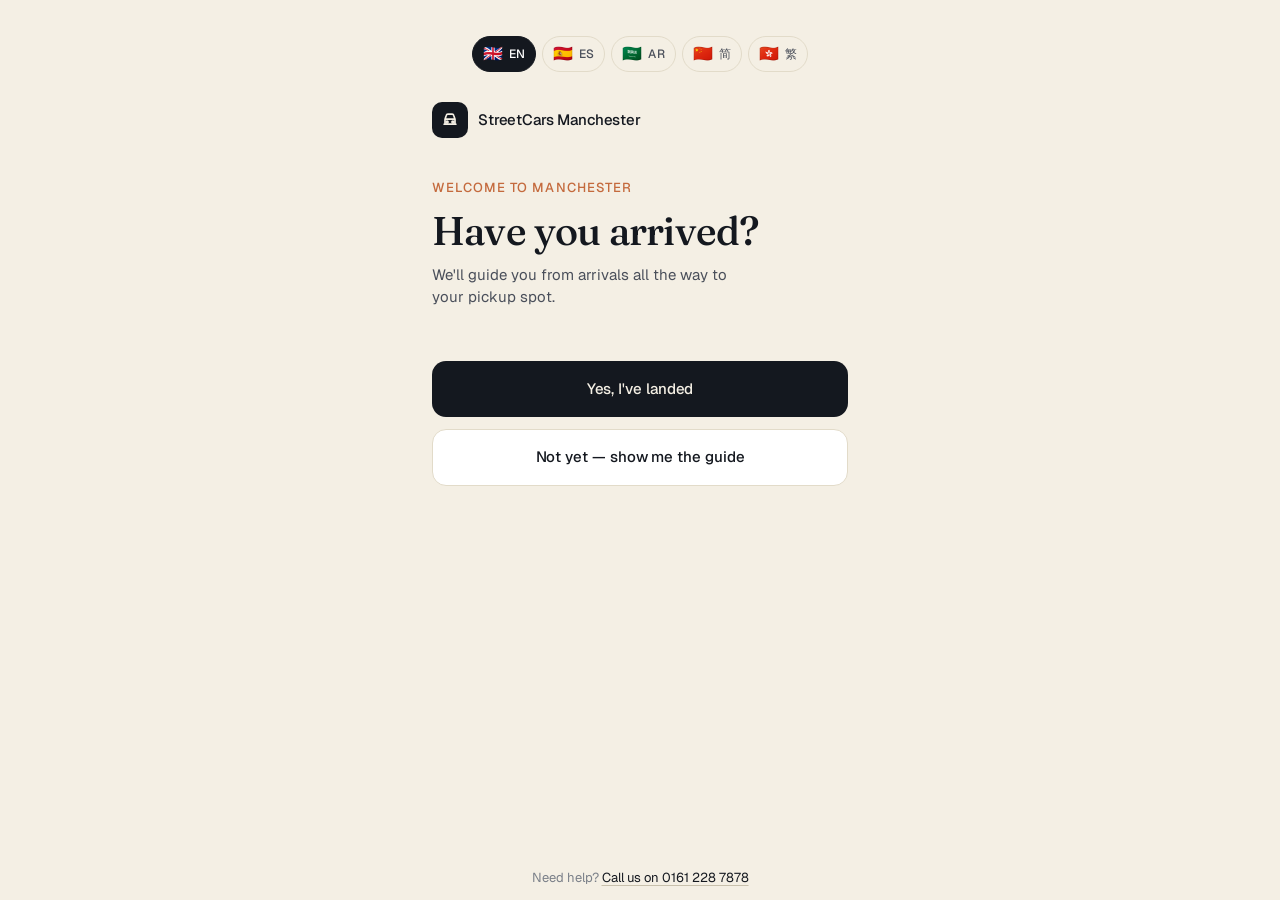
==== index.html @ 968a127d "feat: add language picker and translations for multiple languages; implement arrival notification en" ====
<!DOCTYPE html>
<html lang="en">
<head>
  <meta charset="UTF-8">
  <meta name="viewport" content="width=device-width, initial-scale=1.0, viewport-fit=cover">
  <meta name="theme-color" content="#14181F">
  <meta name="description" content="Find your StreetCars driver at Manchester Airport.">
  <title>Find your driver — StreetCars Manchester</title>
  <link rel="preconnect" href="https://fonts.googleapis.com">
  <link rel="preconnect" href="https://fonts.gstatic.com" crossorigin>
  <link rel="stylesheet" href="https://fonts.googleapis.com/css2?family=Fraunces:opsz,wght@9..144,400;9..144,500;9..144,600&family=Geist:wght@400;500;600&display=swap">
  <link rel="stylesheet" href="styles.css">
</head>
<body>
  <main class="app">

    <!-- =================== ENTRY (Have you arrived?) =================== -->
    <section class="view view--entry" id="view-entry" aria-labelledby="entry-title">
      <!-- Language picker -->
      <div class="lang-picker" id="lang-picker" role="group" aria-label="Language"></div>

      <header class="brand">
        <div class="brand__mark" aria-hidden="true">
          <svg viewBox="0 0 24 24" width="20" height="20" fill="none" stroke="currentColor" stroke-width="2" stroke-linecap="round" stroke-linejoin="round">
            <path d="M5 17h14M6 11l1.5-4.5A2 2 0 019.4 5h5.2a2 2 0 011.9 1.5L18 11M6 11h12v6H6z"/>
            <circle cx="8.5" cy="14.5" r="1.2"/>
            <circle cx="15.5" cy="14.5" r="1.2"/>
          </svg>
        </div>
        <span class="brand__name" data-i18n="brand.name">StreetCars Manchester</span>
      </header>

      <div class="booking-body">
        <div class="welcome">
          <p class="welcome__eyebrow" data-i18n="entry.eyebrow">Welcome to Manchester</p>
          <h1 class="welcome__title" id="entry-title" data-i18n="entry.title">Have you arrived?</h1>
          <p class="welcome__sub" data-i18n="entry.subtitle">We'll guide you from arrivals all the way to your pickup spot.</p>
        </div>

        <div class="entry-actions">
          <button class="btn btn--primary btn--block" id="entry-yes" type="button">
            <span class="btn__label" data-i18n="entry.yes">Yes, I've landed</span>
          </button>
          <button class="btn btn--ghost btn--block" id="entry-no" type="button">
            <span class="btn__label" data-i18n="entry.no">Not yet — show me the guide</span>
          </button>
        </div>
      </div>

      <footer class="picker-footer">
        <p>
          <span data-i18n="footer.help_prefix">Need help?</span>
          <a href="tel:+441611228787" data-i18n="footer.call_us">Call us on 0161 228 7878</a>
        </p>
      </footer>
    </section>

    <!-- =================== BOOKING ID ENTRY =================== -->
    <section class="view view--booking" id="view-booking" aria-labelledby="booking-title" hidden>
      <header class="brand">
        <div class="brand__mark" aria-hidden="true">
          <svg viewBox="0 0 24 24" width="20" height="20" fill="none" stroke="currentColor" stroke-width="2" stroke-linecap="round" stroke-linejoin="round">
            <path d="M5 17h14M6 11l1.5-4.5A2 2 0 019.4 5h5.2a2 2 0 011.9 1.5L18 11M6 11h12v6H6z"/>
            <circle cx="8.5" cy="14.5" r="1.2"/>
            <circle cx="15.5" cy="14.5" r="1.2"/>
          </svg>
        </div>
        <span class="brand__name" data-i18n="brand.name">StreetCars Manchester</span>
      </header>

      <div class="booking-body">
        <div class="welcome">
          <p class="welcome__eyebrow" data-i18n="booking.eyebrow">Welcome to Manchester</p>
          <h1 class="welcome__title" id="booking-title" data-i18n="booking.title">Find your driver.</h1>
          <p class="welcome__sub" data-i18n="booking.subtitle">Enter the booking ID we sent to your email or phone.</p>
        </div>

        <form class="booking-form" id="booking-form" novalidate>
          <label for="booking-input" class="booking-form__label" data-i18n="booking.label">Booking ID</label>
          <input
            class="booking-form__input"
            id="booking-input"
            name="bookingId"
            type="text"
            inputmode="numeric"
            autocomplete="off"
            maxlength="8"
            pattern="\d{8}"
            placeholder="12345678"
            required
            aria-describedby="booking-error booking-help"
          />
          <p class="booking-form__error" id="booking-error" hidden role="alert"></p>
          <p class="booking-form__help" id="booking-help" data-i18n="booking.help">8 digits — find it in your confirmation message.</p>

          <button class="btn btn--primary btn--block" id="booking-submit" type="submit">
            <span class="btn__label" data-i18n="booking.continue">Continue</span>
            <span class="btn__spinner" aria-hidden="true"></span>
          </button>
        </form>
      </div>

      <footer class="picker-footer">
        <p>
          <span data-i18n="footer.help_prefix">Need help?</span>
          <a href="tel:+441611228787" data-i18n="footer.call_us">Call us on 0161 228 7878</a>
        </p>
      </footer>
    </section>

    <!-- =================== TERMINAL PICKER =================== -->
    <section class="view view--picker" id="view-picker" aria-labelledby="picker-title" hidden>
      <header class="brand">
        <div class="brand__mark" aria-hidden="true">
          <svg viewBox="0 0 24 24" width="20" height="20" fill="none" stroke="currentColor" stroke-width="2" stroke-linecap="round" stroke-linejoin="round">
            <path d="M5 17h14M6 11l1.5-4.5A2 2 0 019.4 5h5.2a2 2 0 011.9 1.5L18 11M6 11h12v6H6z"/>
            <circle cx="8.5" cy="14.5" r="1.2"/>
            <circle cx="15.5" cy="14.5" r="1.2"/>
          </svg>
        </div>
        <span class="brand__name" data-i18n="brand.name">StreetCars Manchester</span>
      </header>

      <div class="picker-body">
        <div class="welcome">
          <!-- picker-eyebrow text is set dynamically by app.js (confirmed / browse / welcome name) -->
          <p class="welcome__eyebrow" id="picker-eyebrow">Booking confirmed</p>
          <h1 class="welcome__title" id="picker-title" data-i18n="picker.title">Which terminal?</h1>
          <p class="welcome__sub" data-i18n="picker.subtitle">Pick where you've just landed and we'll walk you to the car.</p>
        </div>
        <ul class="terminals" role="list" id="terminals-list"></ul>
      </div>
    </section>

    <!-- =================== NAVIGATION =================== -->
    <section class="view view--nav" id="view-nav" aria-labelledby="step-instruction" hidden>
      <header class="nav-header">
        <button class="icon-btn" id="back-btn" type="button" data-i18n-attr="aria-label:nav.back" aria-label="Go back">
          <svg viewBox="0 0 24 24" width="20" height="20" fill="none" stroke="currentColor" stroke-width="2" stroke-linecap="round" stroke-linejoin="round">
            <path d="M15 18l-6-6 6-6"/>
          </svg>
        </button>
        <div class="nav-progress">
          <div class="nav-progress__steps" id="progress-steps" aria-hidden="true"></div>
          <!-- Whole label is built by app.js so the "Step N of M" wording can be translated cleanly -->
          <p class="nav-progress__label" id="step-progress-label">Step 1 of 5 · ~60s</p>
        </div>
      </header>

      <div class="photo" id="step-photo"></div>

      <div class="step-body">
        <h2 class="step-instruction" id="step-instruction">Loading…</h2>
        <p class="step-detail" id="step-detail"></p>
      </div>

      <footer class="step-actions">
        <button class="btn btn--primary btn--block" id="next-btn" type="button">
          <span class="btn__label">I see this — next</span>
          <svg viewBox="0 0 24 24" width="16" height="16" fill="none" stroke="currentColor" stroke-width="2" stroke-linecap="round" stroke-linejoin="round" aria-hidden="true">
            <path d="M5 12h14M13 6l6 6-6 6"/>
          </svg>
        </button>

        <div class="contact-bar">
          <a class="contact-bar__btn" id="call-driver-btn" href="tel:">
            <svg viewBox="0 0 24 24" width="18" height="18" fill="none" stroke="currentColor" stroke-width="2" stroke-linecap="round" stroke-linejoin="round" aria-hidden="true">
              <path d="M22 16.9v3a2 2 0 01-2.2 2 19.8 19.8 0 01-8.6-3.1 19.5 19.5 0 01-6-6 19.8 19.8 0 01-3.1-8.7A2 2 0 014 2h3a2 2 0 012 1.7c.1.9.3 1.7.6 2.5a2 2 0 01-.5 2.1L7.9 9.6a16 16 0 006 6l1.3-1.3a2 2 0 012.1-.4c.8.3 1.6.5 2.5.6A2 2 0 0122 16.9z"/>
            </svg>
            <span>Call</span>
          </a>
          <button class="contact-bar__btn" id="callback-btn" type="button">
            <svg viewBox="0 0 24 24" width="18" height="18" fill="none" stroke="currentColor" stroke-width="2" stroke-linecap="round" stroke-linejoin="round" aria-hidden="true">
              <path d="M21 15a2 2 0 01-2 2H7l-4 4V5a2 2 0 012-2h14a2 2 0 012 2z"/>
              <path d="M7 9h10M7 13h6"/>
            </svg>
            <span data-i18n="nav.callback">Request callback</span>
          </button>
        </div>
      </footer>
    </section>

    <!-- =================== ARRIVED =================== -->
    <section class="view view--arrived" id="view-arrived" aria-labelledby="arrived-title" hidden>
      <header class="arrived-header">
        <div class="arrived-pill">
          <svg viewBox="0 0 24 24" width="14" height="14" fill="none" stroke="currentColor" stroke-width="2.5" stroke-linecap="round" stroke-linejoin="round" aria-hidden="true">
            <path d="M5 12l5 5L20 7"/>
          </svg>
          <span data-i18n="arrived.youve_arrived">You've arrived</span>
        </div>
      </header>

      <div class="photo photo--pickup" id="pickup-photo"></div>

      <div class="arrived-body">
        <h2 class="arrived-title" id="arrived-title">
          <span data-i18n="arrived.pickup_at">Pickup at</span>
          <span id="pickup-spot">Bay C, Level 1</span>
        </h2>
        <p class="arrived-sub" id="pickup-detail">Look for the blue and white StreetCars sign.</p>

        <div class="driver-card">
          <div class="driver-card__avatar" id="driver-avatar">TK</div>
          <div class="driver-card__info">
            <p class="driver-card__name" id="driver-name">Tom Khan</p>
            <p class="driver-card__vehicle" id="driver-vehicle">Blue Skoda Octavia · MA21 XYZ</p>
          </div>
        </div>

        <a class="btn btn--ghost btn--block btn--track" id="track-btn" href="#" target="_blank" rel="noopener" hidden>
          <svg viewBox="0 0 24 24" width="16" height="16" fill="none" stroke="currentColor" stroke-width="2" stroke-linecap="round" stroke-linejoin="round" aria-hidden="true">
            <circle cx="12" cy="10" r="3"/>
            <path d="M12 2a8 8 0 00-8 8c0 5.5 8 12 8 12s8-6.5 8-12a8 8 0 00-8-8z"/>
          </svg>
          <span data-i18n="arrived.track">Track driver live</span>
        </a>

        <div class="arrived-actions">
          <a class="btn btn--primary btn--call" id="arrived-call-btn" href="tel:">
            <svg viewBox="0 0 24 24" width="16" height="16" fill="none" stroke="currentColor" stroke-width="2" stroke-linecap="round" stroke-linejoin="round" aria-hidden="true">
              <path d="M22 16.9v3a2 2 0 01-2.2 2 19.8 19.8 0 01-8.6-3.1 19.5 19.5 0 01-6-6 19.8 19.8 0 01-3.1-8.7A2 2 0 014 2h3a2 2 0 012 1.7c.1.9.3 1.7.6 2.5a2 2 0 01-.5 2.1L7.9 9.6a16 16 0 006 6l1.3-1.3a2 2 0 012.1-.4c.8.3 1.6.5 2.5.6A2 2 0 0122 16.9z"/>
            </svg>
            <span data-i18n="arrived.call_driver">Call office</span>
          </a>
          <button class="btn btn--ghost" id="arrived-callback-btn" type="button">
            <svg viewBox="0 0 24 24" width="16" height="16" fill="none" stroke="currentColor" stroke-width="2" stroke-linecap="round" stroke-linejoin="round" aria-hidden="true">
              <path d="M21 15a2 2 0 01-2 2H7l-4 4V5a2 2 0 012-2h14a2 2 0 012 2z"/>
            </svg>
            <span data-i18n="arrived.callback">Callback</span>
          </button>
        </div>

        <p class="arrived-eta">
          <span class="pulse-dot" aria-hidden="true"></span>
          <span data-i18n="arrived.eta">Driver arriving shortly</span>
        </p>

        <!-- Browse-mode CTA: shown only when state.mode === 'browse'. CSS handles toggling. -->
        <div class="arrived-browse-cta" id="arrived-browse-cta">
          <p data-i18n="arrived.browse.message_1">This is the StreetCars pickup spot at Manchester Airport.</p>
          <p>
            <span data-i18n="arrived.browse.message_2_before">Once you've landed,</span>
            <a href="tel:+441611228787" data-i18n="arrived.browse.call_us_link">call us on 0161 228 7878</a>
            <span data-i18n="arrived.browse.message_2_after">to book a ride and we'll bring you right back here.</span>
          </p>
          <button class="btn btn--primary btn--block" id="arrived-i-landed-btn" type="button">
            <span class="btn__label" data-i18n="arrived.browse.i_landed">I've arrived — find my driver</span>
          </button>
        </div>
      </div>
    </section>

    <!-- =================== CALLBACK DIALOG =================== -->
    <dialog class="dialog" id="callback-dialog" aria-labelledby="dialog-title">
      <form class="dialog__form" id="callback-form" method="dialog">
        <button class="dialog__close" type="button" id="dialog-close" data-i18n-attr="aria-label:dialog.close" aria-label="Close">
          <svg viewBox="0 0 24 24" width="18" height="18" fill="none" stroke="currentColor" stroke-width="2" stroke-linecap="round" stroke-linejoin="round">
            <path d="M18 6L6 18M6 6l12 12"/>
          </svg>
        </button>

        <!-- FORM VIEW -->
        <div class="dialog__view" id="dialog-form-view">
          <h2 class="dialog__title" id="dialog-title" data-i18n="dialog.title">Request a callback</h2>
          <p class="dialog__sub" data-i18n="dialog.subtitle">We'll ring you straight back.</p>

          <label class="field">
            <span class="field__label" data-i18n="dialog.phone_label">Your phone number (optional)</span>
            <input
              class="field__input"
              id="callback-phone"
              name="phone"
              type="tel"
              inputmode="tel"
              autocomplete="tel"
              data-i18n-placeholder="dialog.phone_placeholder"
              placeholder="07700 900123"
            />
          </label>

          <label class="field">
            <span class="field__label" data-i18n="dialog.message_label">Your message (optional)</span>
            <textarea
              class="field__input field__input--textarea"
              id="callback-message"
              name="message"
              rows="3"
              data-i18n-placeholder="dialog.message_placeholder"
              placeholder="Anything we should know?"
            ></textarea>
          </label>

          <p class="dialog__error" id="dialog-error" hidden role="alert"></p>

          <div class="dialog__actions">
            <button class="btn btn--ghost" type="button" id="dialog-cancel" data-i18n="dialog.cancel">Cancel</button>
            <button class="btn btn--primary" type="submit" id="dialog-submit">
              <span class="btn__label" data-i18n="dialog.send">Send</span>
              <span class="btn__spinner" aria-hidden="true"></span>
            </button>
          </div>
        </div>

        <!-- SUCCESS / PREVIEW VIEW (hidden until a successful send) -->
        <div class="dialog__view" id="dialog-success-view" hidden>
          <h2 class="dialog__title" data-i18n="dialog.success_title">Got it — we'll be in touch.</h2>
          <p class="dialog__sub" data-i18n="dialog.success_subtitle">Here's what you sent us:</p>

          <dl class="dialog__preview">
            <div class="dialog__preview-row" id="preview-phone-row">
              <dt data-i18n="dialog.preview_phone">Phone</dt>
              <dd id="preview-phone">—</dd>
            </div>
            <div class="dialog__preview-row" id="preview-message-row">
              <dt data-i18n="dialog.preview_message">Message</dt>
              <dd id="preview-message">—</dd>
            </div>
          </dl>

          <div class="dialog__actions">
            <button class="btn btn--primary btn--block" type="button" id="dialog-done" data-i18n="dialog.done">Done</button>
          </div>
        </div>
      </form>
    </dialog>

  </main>

  <script src="i18n.js"></script>
  <script src="app.js"></script>
</body>
</html>
---- styles.css ----
/* ========================================================================
   StreetCars Manchester — Pickup Guidance
   Mobile-first, vanilla CSS. Edit colours and fonts here.
   ======================================================================== */

:root {
  /* Palette */
  --bg: #F4EFE4;
  --bg-warm: #ECE5D5;
  --surface: #FFFFFF;
  --ink: #14181F;
  --ink-soft: #4A4F5A;
  --ink-muted: #7B8089;
  --line: #E2DBC9;
  --line-strong: #C8C0AC;
  --accent: #C46A3D;
  --accent-soft: #F2DDCC;
  --success: #2D5F3F;
  --success-soft: #DCE8DA;
  --danger: #B0331E;
  --danger-soft: #F4DBD3;

  /* Typography */
  --font-display: 'Fraunces', Georgia, serif;
  --font-body: 'Geist', system-ui, sans-serif;

  /* Layout */
  --radius-sm: 8px;
  --radius-md: 14px;
  --radius-lg: 20px;
  --radius-pill: 999px;
  --shadow-card: 0 1px 2px rgba(20, 24, 31, 0.04), 0 4px 16px rgba(20, 24, 31, 0.04);
  --shadow-dialog: 0 24px 64px rgba(20, 24, 31, 0.18);

  /* Motion */
  --ease: cubic-bezier(0.22, 1, 0.36, 1);
}

/* ---------- Reset ---------- */
*, *::before, *::after { box-sizing: border-box; }
html, body { margin: 0; padding: 0; }
button { font: inherit; color: inherit; background: none; border: none; cursor: pointer; padding: 0; }
a { color: inherit; }
ul { list-style: none; padding: 0; margin: 0; }
input, textarea { font: inherit; color: inherit; }

html, body {
  background: var(--bg);
  color: var(--ink);
  font-family: var(--font-body);
  font-size: 16px;
  line-height: 1.5;
  -webkit-font-smoothing: antialiased;
  -moz-osx-font-smoothing: grayscale;
  min-height: 100%;
}

body {
  min-height: 100vh;   /* fallback for older browsers */
  min-height: 100dvh;  /* modern: real visible height, accounts for mobile URL bar */
}

/* ---------- App container ---------- */
.app {
  max-width: 480px;
  margin: 0 auto;
  min-height: 100vh;   /* fallback */
  min-height: 100dvh;  /* shrinks/grows with the mobile URL bar */
  display: flex;
  flex-direction: column;
  position: relative;
}

.view {
  flex: 1;
  display: flex;
  flex-direction: column;
  padding: 20px 20px env(safe-area-inset-bottom, 20px);
  animation: fadeUp 400ms var(--ease);
}

.view[hidden] { display: none; }

@keyframes fadeUp {
  from { opacity: 0; transform: translateY(8px); }
  to { opacity: 1; transform: translateY(0); }
}

/* ============== BRAND HEADER ============== */
.brand {
  display: flex;
  align-items: center;
  gap: 10px;
  padding: 8px 0 32px;
}

.brand__mark {
  width: 36px; height: 36px;
  border-radius: 10px;
  background: var(--ink);
  color: var(--bg);
  display: grid;
  place-items: center;
}

.brand__name {
  font-weight: 500;
  font-size: 15px;
  letter-spacing: -0.01em;
}

/* ============== WELCOME BLOCK (shared) ============== */
.welcome { margin-bottom: 28px; }

.welcome__eyebrow {
  font-size: 13px;
  letter-spacing: 0.08em;
  text-transform: uppercase;
  color: var(--accent);
  margin: 0 0 12px;
  font-weight: 500;
}

.welcome__title {
  font-family: var(--font-display);
  font-size: clamp(32px, 8vw, 40px);
  line-height: 1.05;
  letter-spacing: -0.02em;
  font-weight: 500;
  margin: 0 0 12px;
  color: var(--ink);
}

.welcome__sub {
  font-size: 15px;
  color: var(--ink-soft);
  margin: 0;
  max-width: 32ch;
}

/* ============== BOOKING ID FORM ============== */
.booking-body { flex: 1; display: flex; flex-direction: column; }

.booking-form { display: flex; flex-direction: column; }

.booking-form__label {
  font-size: 13px;
  font-weight: 500;
  color: var(--ink-soft);
  margin-bottom: 8px;
  letter-spacing: 0.01em;
}

.booking-form__input {
  width: 100%;
  padding: 18px 16px;
  background: var(--surface);
  border: 1px solid var(--line);
  border-radius: var(--radius-md);
  font-family: var(--font-body);
  font-size: 22px;
  font-weight: 500;
  letter-spacing: 0.18em;
  color: var(--ink);
  text-align: center;
  transition: border-color 120ms var(--ease), box-shadow 120ms var(--ease);
}

.booking-form__input::placeholder {
  color: var(--ink-muted);
  letter-spacing: 0.18em;
}

.booking-form__input:focus {
  outline: none;
  border-color: var(--ink);
  box-shadow: 0 0 0 3px rgba(20, 24, 31, 0.08);
}

.booking-form__input.has-error {
  border-color: var(--danger);
  box-shadow: 0 0 0 3px rgba(176, 51, 30, 0.08);
}

.booking-form__error {
  font-size: 13px;
  color: var(--danger);
  margin: 8px 0 0;
}

.booking-form__help {
  font-size: 13px;
  color: var(--ink-muted);
  margin: 8px 0 24px;
}

/* ============== TERMINAL PICKER ============== */
.picker-body { flex: 1; }

.terminals { display: flex; flex-direction: column; gap: 10px; }

.terminal {
  width: 100%;
  display: flex;
  align-items: center;
  gap: 14px;
  padding: 16px;
  background: var(--surface);
  border: 1px solid var(--line);
  border-radius: var(--radius-md);
  text-align: left;
  transition: transform 120ms var(--ease), border-color 120ms var(--ease);
}

.terminal:hover { border-color: var(--line-strong); }
.terminal:active { transform: scale(0.99); }
.terminal:focus-visible { outline: 2px solid var(--ink); outline-offset: 2px; }

.terminal__badge {
  width: 44px; height: 44px;
  border-radius: 10px;
  font-weight: 600;
  font-size: 14px;
  display: grid;
  place-items: center;
  flex-shrink: 0;
  letter-spacing: 0.02em;
}

.terminal__info { display: flex; flex-direction: column; flex: 1; min-width: 0; }
.terminal__name { font-weight: 500; font-size: 16px; letter-spacing: -0.005em; }
.terminal__detail { font-size: 13px; color: var(--ink-muted); margin-top: 2px; }
.terminal__chevron { color: var(--ink-muted); flex-shrink: 0; }

.picker-footer {
  padding-top: 32px;
  text-align: center;
  font-size: 13px;
  color: var(--ink-muted);
}

.picker-footer a {
  color: var(--ink);
  text-decoration: underline;
  text-decoration-color: var(--line-strong);
  text-underline-offset: 3px;
}

/* ============== NAVIGATION HEADER ============== */
.nav-header {
  display: flex;
  align-items: center;
  gap: 12px;
  padding: 4px 0 20px;
}

.icon-btn {
  width: 40px; height: 40px;
  border-radius: 12px;
  display: grid;
  place-items: center;
  color: var(--ink);
  background: var(--surface);
  border: 1px solid var(--line);
  flex-shrink: 0;
  transition: background 120ms var(--ease);
}

.icon-btn:hover { background: var(--bg-warm); }
.icon-btn:active { transform: scale(0.96); }

.nav-progress { flex: 1; min-width: 0; }

.nav-progress__steps { display: flex; gap: 4px; margin-bottom: 6px; }

.nav-progress__steps span {
  flex: 1;
  height: 4px;
  border-radius: 2px;
  background: var(--line);
  transition: background 300ms var(--ease);
}

.nav-progress__steps span.active { background: var(--ink); }

.nav-progress__label {
  font-size: 12px;
  color: var(--ink-muted);
  margin: 0;
  letter-spacing: 0.01em;
}

.nav-progress__time { color: var(--ink-soft); }

/* ============== PHOTO ============== */
.photo {
  position: relative;
  width: 100%;
  aspect-ratio: 4 / 3;
  border-radius: var(--radius-lg);
  overflow: hidden;
  background: var(--bg-warm);
  margin-bottom: 24px;
  box-shadow: var(--shadow-card);
}

.photo img {
  width: 100%;
  height: 100%;
  object-fit: cover;
  display: block;
}

.photo--placeholder {
  width: 100%;
  height: 100%;
  background: linear-gradient(135deg, #ECE5D5 0%, #DDD3BD 100%);
}

.photo__hint {
  position: absolute;
  bottom: 12px;
  left: 12px;
  font-size: 11px;
  letter-spacing: 0.04em;
  text-transform: uppercase;
  color: var(--ink-muted);
  background: rgba(255, 255, 255, 0.85);
  padding: 4px 10px;
  border-radius: var(--radius-pill);
  backdrop-filter: blur(6px);
}

.photo__arrow {
  position: absolute;
  top: 50%;
  left: 50%;
  transform: translate(-50%, -50%);
  width: 88px; height: 88px;
  border-radius: 50%;
  background: var(--ink);
  color: var(--bg);
  display: grid;
  place-items: center;
  box-shadow: 0 6px 24px rgba(20, 24, 31, 0.25);
  animation: arrowPulse 2s ease-in-out infinite;
}

@keyframes arrowPulse {
  0%, 100% { transform: translate(-50%, -50%) scale(1); }
  50% { transform: translate(-50%, -50%) scale(1.06); }
}

/* ============== STEP TEXT ============== */
.step-body { flex: 1; padding-bottom: 20px; }

.step-instruction {
  font-family: var(--font-display);
  font-weight: 500;
  font-size: clamp(24px, 6.5vw, 30px);
  line-height: 1.15;
  letter-spacing: -0.015em;
  margin: 0 0 10px;
  color: var(--ink);
}

.step-detail {
  font-size: 16px;
  color: var(--ink-soft);
  margin: 0;
  line-height: 1.55;
}

/* ============== STEP ACTIONS ============== */
.step-actions {
  display: flex;
  flex-direction: column;
  gap: 10px;
  padding-top: 12px;
}

/* ============== CONTACT BAR (call + callback) ============== */
.contact-bar {
  display: grid;
  grid-template-columns: 1fr 1fr;
  gap: 8px;
  margin-top: 4px;
}

.contact-bar__btn {
  display: flex;
  align-items: center;
  justify-content: center;
  gap: 8px;
  padding: 12px 14px;
  background: transparent;
  border: 1px solid var(--line);
  border-radius: var(--radius-md);
  font-family: var(--font-body);
  font-weight: 500;
  font-size: 14px;
  color: var(--ink);
  text-decoration: none;
  transition: background 120ms var(--ease), border-color 120ms var(--ease);
  min-height: 48px;
}

.contact-bar__btn:hover {
  background: var(--surface);
  border-color: var(--line-strong);
}

.contact-bar__btn:active { transform: scale(0.98); }
.contact-bar__btn:focus-visible { outline: 2px solid var(--ink); outline-offset: 2px; }

#call-driver-btn { color: var(--success); }

/* ============== BUTTONS ============== */
.btn {
  position: relative;
  display: inline-flex;
  align-items: center;
  justify-content: center;
  gap: 8px;
  padding: 16px 20px;
  border-radius: var(--radius-md);
  font-family: var(--font-body);
  font-weight: 500;
  font-size: 15px;
  letter-spacing: -0.005em;
  text-decoration: none;
  transition: transform 120ms var(--ease), background 120ms var(--ease), opacity 120ms var(--ease);
  min-height: 52px;
  border: 1px solid transparent;
}

.btn--block { width: 100%; }

.btn:active { transform: scale(0.98); }
.btn:focus-visible { outline: 2px solid var(--ink); outline-offset: 2px; }

.btn--primary {
  background: var(--ink);
  color: var(--bg);
}

.btn--primary:hover { background: #1F2530; }

.btn--ghost {
  background: var(--surface);
  color: var(--ink);
  border-color: var(--line);
}

.btn--ghost:hover { background: var(--bg-warm); }

.btn--call {
  background: var(--success);
  color: #FFFFFF;
}

.btn--call:hover { background: #235030; }

.btn--track {
  margin-bottom: 12px;
  font-size: 14px;
  color: var(--ink-soft);
}

/* Loading state */
.btn.is-loading { pointer-events: none; }
.btn.is-loading .btn__label { opacity: 0; }
.btn.is-loading .btn__spinner { opacity: 1; }

.btn__spinner {
  position: absolute;
  width: 18px; height: 18px;
  border: 2px solid currentColor;
  border-top-color: transparent;
  border-radius: 50%;
  opacity: 0;
  animation: spin 600ms linear infinite;
  transition: opacity 120ms var(--ease);
}

@keyframes spin { to { transform: rotate(360deg); } }

/* ============== ARRIVED VIEW ============== */
.arrived-header {
  display: flex;
  justify-content: center;
  padding: 8px 0 20px;
}

.arrived-pill {
  display: inline-flex;
  align-items: center;
  gap: 6px;
  padding: 8px 14px;
  background: var(--success-soft);
  color: var(--success);
  border-radius: var(--radius-pill);
  font-weight: 500;
  font-size: 13px;
  letter-spacing: 0.01em;
  animation: popIn 500ms var(--ease) backwards;
}

@keyframes popIn {
  from { opacity: 0; transform: scale(0.92); }
  to { opacity: 1; transform: scale(1); }
}

.photo--pickup { aspect-ratio: 16 / 10; }

.arrived-body { flex: 1; }

.arrived-title {
  font-family: var(--font-display);
  font-weight: 500;
  font-size: clamp(26px, 7vw, 32px);
  line-height: 1.1;
  letter-spacing: -0.02em;
  margin: 0 0 8px;
  color: var(--ink);
}

.arrived-title span { color: var(--accent); }

.arrived-sub {
  font-size: 15px;
  color: var(--ink-soft);
  margin: 0 0 24px;
}

.driver-card {
  display: none;
  align-items: center;
  gap: 14px;
  padding: 16px;
  background: var(--surface);
  border: 1px solid var(--line);
  border-radius: var(--radius-md);
  margin-bottom: 16px;
}

.driver-card__avatar {
  width: 48px; height: 48px;
  border-radius: 50%;
  background: var(--accent-soft);
  color: var(--accent);
  display: grid;
  place-items: center;
  font-weight: 600;
  font-size: 15px;
  letter-spacing: 0.02em;
  flex-shrink: 0;
}

.driver-card__info { min-width: 0; }
.driver-card__name { font-weight: 500; font-size: 16px; margin: 0 0 2px; }
.driver-card__vehicle { font-size: 13px; color: var(--ink-muted); margin: 0; }

.arrived-actions {
  display: grid;
  grid-template-columns: 1fr auto;
  gap: 10px;
  margin-bottom: 16px;
}

.arrived-eta {
  text-align: center;
  font-size: 13px;
  color: var(--ink-muted);
  margin: 0;
  display: flex;
  align-items: center;
  justify-content: center;
  gap: 8px;
}

.pulse-dot {
  width: 8px; height: 8px;
  border-radius: 50%;
  background: var(--success);
  display: inline-block;
  position: relative;
}

.pulse-dot::after {
  content: '';
  position: absolute;
  inset: -2px;
  border-radius: 50%;
  background: var(--success);
  opacity: 0.4;
  animation: pulse 1.6s ease-out infinite;
}

@keyframes pulse {
  0% { transform: scale(1); opacity: 0.4; }
  100% { transform: scale(2.2); opacity: 0; }
}

/* ============== DIALOG ============== */
.dialog {
  border: none;
  padding: 0;
  background: transparent;
  margin: auto;
  max-width: 440px;
  width: calc(100% - 32px);
}

.dialog::backdrop {
  background: rgba(20, 24, 31, 0.4);
  backdrop-filter: blur(4px);
  animation: fadeIn 200ms ease-out;
}

.dialog[open] {
  animation: dialogIn 280ms var(--ease);
}

@keyframes fadeIn { from { opacity: 0; } to { opacity: 1; } }
@keyframes dialogIn {
  from { opacity: 0; transform: translateY(20px) scale(0.97); }
  to { opacity: 1; transform: translateY(0) scale(1); }
}

.dialog__form {
  position: relative;
  background: var(--bg);
  border-radius: var(--radius-lg);
  padding: 28px 24px 24px;
  box-shadow: var(--shadow-dialog);
  border: 1px solid var(--line);
}

.dialog__close {
  position: absolute;
  top: 16px; right: 16px;
  width: 32px; height: 32px;
  border-radius: 8px;
  display: grid;
  place-items: center;
  color: var(--ink-muted);
  transition: background 120ms var(--ease), color 120ms var(--ease);
}

.dialog__close:hover {
  background: var(--bg-warm);
  color: var(--ink);
}

.dialog__title {
  font-family: var(--font-display);
  font-weight: 500;
  font-size: 24px;
  letter-spacing: -0.02em;
  line-height: 1.15;
  margin: 0 0 6px;
  color: var(--ink);
  padding-right: 32px;
}

.dialog__sub {
  font-size: 14px;
  color: var(--ink-soft);
  margin: 0 0 20px;
}

/* Form fields */
.field {
  display: block;
  margin-bottom: 14px;
}

.field__label {
  display: block;
  font-size: 13px;
  font-weight: 500;
  color: var(--ink-soft);
  margin-bottom: 6px;
  letter-spacing: 0.01em;
}

.field__input {
  width: 100%;
  padding: 14px 14px;
  background: var(--surface);
  border: 1px solid var(--line);
  border-radius: var(--radius-md);
  font-family: var(--font-body);
  font-size: 15px;
  color: var(--ink);
  transition: border-color 120ms var(--ease), box-shadow 120ms var(--ease);
}

.field__input::placeholder { color: var(--ink-muted); }

.field__input:focus {
  outline: none;
  border-color: var(--ink);
  box-shadow: 0 0 0 3px rgba(20, 24, 31, 0.08);
}

.field__input--textarea {
  resize: vertical;
  min-height: 84px;
  font-family: var(--font-body);
  line-height: 1.5;
}

.dialog__error {
  font-size: 13px;
  color: var(--danger);
  background: var(--danger-soft);
  padding: 10px 12px;
  border-radius: var(--radius-sm);
  margin: 0 0 14px;
}

.dialog__actions {
  display: grid;
  grid-template-columns: auto 1fr;
  gap: 10px;
  margin-top: 4px;
}

/* ============== TRANSITIONS BETWEEN VIEWS ============== */
.view--nav.is-leaving-forward { animation: slideOutLeft 220ms var(--ease) forwards; }
.view--nav.is-entering-forward { animation: slideInRight 260ms var(--ease); }
.view--nav.is-leaving-back    { animation: slideOutRight 220ms var(--ease) forwards; }
.view--nav.is-entering-back   { animation: slideInLeft 260ms var(--ease); }

@keyframes slideOutLeft  { to { opacity: 0; transform: translateX(-12px); } }
@keyframes slideInRight  { from { opacity: 0; transform: translateX(16px); } to { opacity: 1; transform: translateX(0); } }
@keyframes slideOutRight { to { opacity: 0; transform: translateX(12px); } }
@keyframes slideInLeft   { from { opacity: 0; transform: translateX(-16px); } to { opacity: 1; transform: translateX(0); } }

/* ============== REDUCED MOTION ============== */
@media (prefers-reduced-motion: reduce) {
  *, *::before, *::after {
    animation-duration: 0.01ms !important;
    animation-iteration-count: 1 !important;
    transition-duration: 0.01ms !important;
  }
}

/* ============== TABLET+ ============== */
@media (min-width: 600px) {
  .view { padding: 32px 32px env(safe-area-inset-bottom, 32px); }
  .brand { padding-top: 16px; padding-bottom: 40px; }
}

/* ============================================================
   Entry view — "Have you arrived?" yes/no buttons
============================================================ */
.entry-actions {
  display: flex;
  flex-direction: column;
  gap: 12px;
  margin-top: 24px;
}

/* ============================================================
   Browse mode — customer has no booking; hide booking-specific
   elements in the nav and arrived views. The contact bar stays
   visible so callers can still reach the office.
============================================================ */
.view--arrived.mode-browse .driver-card,
.view--arrived.mode-browse .arrived-actions,
.view--arrived.mode-browse .arrived-eta,
.view--arrived.mode-browse #track-btn { display: none; }

/* Browse-mode CTA — only visible when state.mode === 'browse' */
.arrived-browse-cta { display: none; }
.view--arrived.mode-browse .arrived-browse-cta {
  display: block;
  margin-top: 20px;
  padding: 16px 18px;
  background: var(--bg-warm, #ECE5D5);
  border-radius: 12px;
  font-size: 0.95rem;
  line-height: 1.5;
}
.arrived-browse-cta p { margin: 0 0 8px; }
.arrived-browse-cta p:last-child { margin-bottom: 0; }
.arrived-browse-cta a { color: inherit; font-weight: 500; }
.arrived-browse-cta .btn { margin-top: 14px; }

/* ============================================================
   Callback dialog — form/success view toggle + preview list
============================================================ */
/* Force [hidden] to win over any specific display rules on dialog views. */
.dialog__view[hidden],
.dialog__error[hidden] { display: none; }

.dialog__preview {
  margin: 8px 0 18px;
  padding: 14px 16px;
  background: var(--bg-warm, #ECE5D5);
  border-radius: 10px;
}
.dialog__preview-row {
  display: flex;
  gap: 10px;
  align-items: baseline;
  margin: 0 0 8px;
  font-size: 0.95rem;
}
.dialog__preview-row:last-child { margin-bottom: 0; }
.dialog__preview-row dt {
  min-width: 70px;
  font-weight: 500;
  opacity: 0.65;
  font-size: 0.85rem;
  text-transform: uppercase;
  letter-spacing: 0.04em;
}
.dialog__preview-row dd {
  margin: 0;
  flex: 1;
  word-break: break-word;
}

/* ============================================================
   Language picker (flag chips on the entry screen)
============================================================ */
.lang-picker {
  display: flex;
  flex-wrap: wrap;
  justify-content: center;
  gap: 6px;
  margin: 0 0 14px;
  padding: 4px 0 0;
  /* Keep the picker LTR even when the page is RTL — flag order stays put */
  direction: ltr;
}

.lang-picker__btn {
  display: inline-flex;
  align-items: center;
  gap: 6px;
  padding: 6px 10px;
  min-height: 36px;
  background: transparent;
  border: 1px solid var(--line);
  border-radius: var(--radius-pill);
  font-family: var(--font-body);
  font-size: 13px;
  font-weight: 500;
  color: var(--ink-soft);
  cursor: pointer;
  transition: background 120ms var(--ease), border-color 120ms var(--ease), color 120ms var(--ease);
}

.lang-picker__btn:hover {
  background: var(--surface);
  border-color: var(--line-strong);
  color: var(--ink);
}

.lang-picker__btn:focus-visible {
  outline: 2px solid var(--ink);
  outline-offset: 2px;
}

.lang-picker__btn.is-active {
  background: var(--ink);
  border-color: var(--ink);
  color: var(--surface);
}

.lang-picker__flag {
  font-size: 16px;
  line-height: 1;
}

.lang-picker__short {
  font-size: 12px;
  letter-spacing: 0.02em;
}

/* ============================================================
   RTL support (Arabic and any other right-to-left languages)
   The browser handles the bulk of mirroring once <html dir="rtl">
   is set. These rules cover a few directional UI affordances.
============================================================ */
[dir="rtl"] .icon-btn svg,
[dir="rtl"] .terminal__chevron,
[dir="rtl"] #next-btn svg {
  transform: scaleX(-1);
}

/* Phone numbers should stay left-to-right even inside RTL paragraphs */
[dir="rtl"] a[href^="tel:"] {
  unicode-bidi: embed;
  direction: ltr;
  display: inline-block;
}

/* Chinese/Cantonese display tweak — Fraunces doesn't carry Chinese glyphs.
   Fall back to system Chinese fonts so headings still render cleanly. */
:root[lang^="zh"] .welcome__title,
:root[lang^="zh"] .arrived-title,
:root[lang^="zh"] .dialog__title {
  font-family: var(--font-body), 'PingFang SC', 'PingFang TC', 'Microsoft YaHei',
               'Microsoft JhengHei', 'Noto Sans CJK SC', 'Noto Sans CJK TC',
               sans-serif;
}
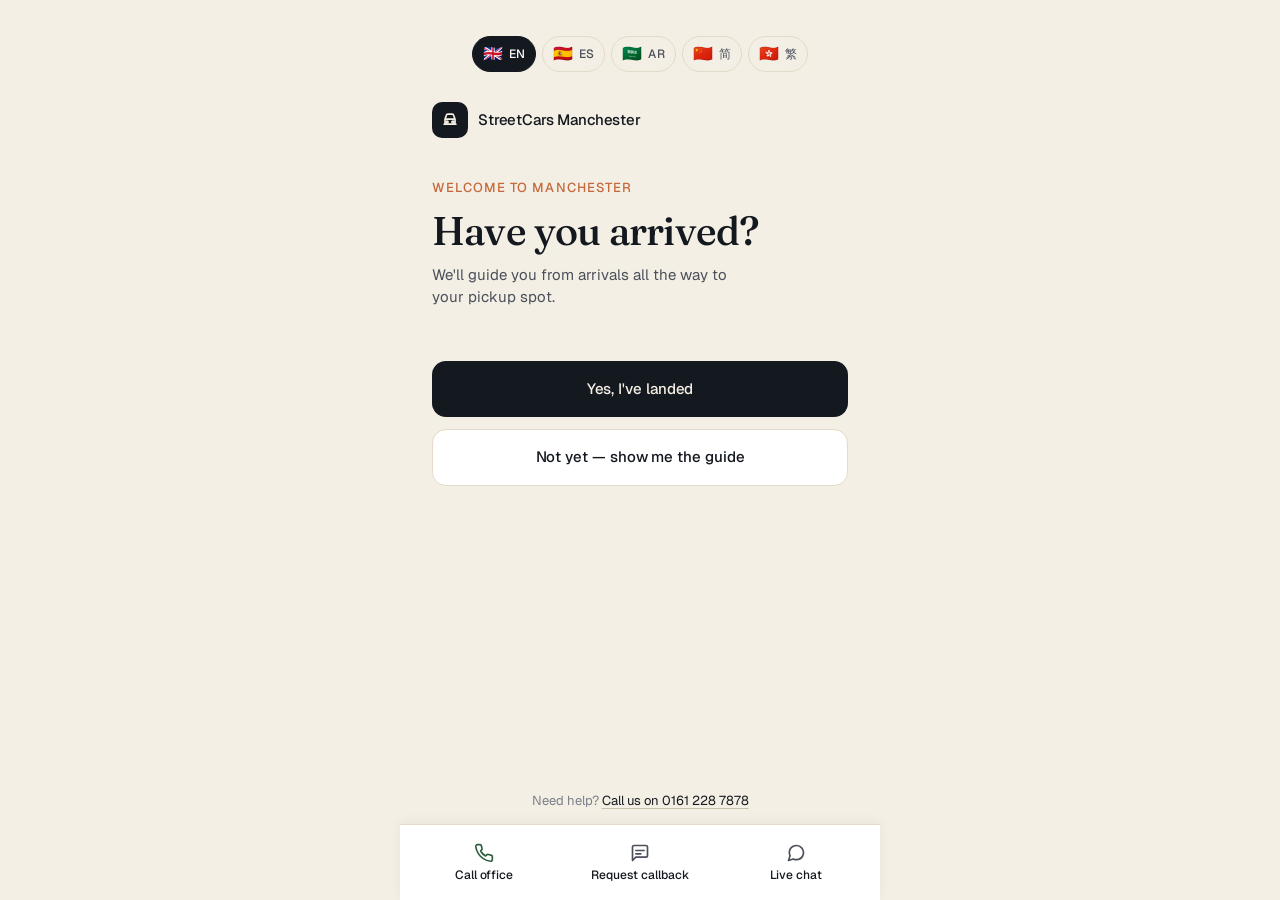
==== commit b6521c0a: "feat: add persistent contact footer with call and chat options; enhance styling for better visibilit" ====
--- a/index.html
+++ b/index.html
@@ -50,7 +50,7 @@
       <footer class="picker-footer">
         <p>
           <span data-i18n="footer.help_prefix">Need help?</span>
-          <a href="tel:+441611228787" data-i18n="footer.call_us">Call us on 0161 228 7878</a>
+          <a href="tel:+441617400000" data-i18n="footer.call_us">Call us on 0161 740 0000</a>
         </p>
       </footer>
     </section>
@@ -103,7 +103,7 @@
       <footer class="picker-footer">
         <p>
           <span data-i18n="footer.help_prefix">Need help?</span>
-          <a href="tel:+441611228787" data-i18n="footer.call_us">Call us on 0161 228 7878</a>
+          <a href="tel:+441617400000" data-i18n="footer.call_us">Call us on 0161 740 0000</a>
         </p>
       </footer>
     </section>
@@ -223,6 +223,15 @@
             </svg>
             <span data-i18n="arrived.call_driver">Call office</span>
           </a>
+          <!-- Chat button: shown in booked mode (has a real booking ID). CSS hides it in browse mode. -->
+          <button class="btn btn--ghost btn--chat" id="arrived-chat-btn" type="button">
+            <svg viewBox="0 0 24 24" width="16" height="16" fill="none" stroke="currentColor" stroke-width="2" stroke-linecap="round" stroke-linejoin="round" aria-hidden="true">
+              <path d="M21 15a2 2 0 01-2 2H7l-4 4V5a2 2 0 012-2h14a2 2 0 012 2z"/>
+            </svg>
+            <span data-i18n="arrived.chat">Chat</span>
+            <span class="btn__badge" id="chat-unread-badge" hidden aria-live="polite">0</span>
+          </button>
+          <!-- Callback button: only shown in browse mode (no booking → no chat thread). -->
           <button class="btn btn--ghost" id="arrived-callback-btn" type="button">
             <svg viewBox="0 0 24 24" width="16" height="16" fill="none" stroke="currentColor" stroke-width="2" stroke-linecap="round" stroke-linejoin="round" aria-hidden="true">
               <path d="M21 15a2 2 0 01-2 2H7l-4 4V5a2 2 0 012-2h14a2 2 0 012 2z"/>
@@ -241,7 +250,7 @@
           <p data-i18n="arrived.browse.message_1">This is the StreetCars pickup spot at Manchester Airport.</p>
           <p>
             <span data-i18n="arrived.browse.message_2_before">Once you've landed,</span>
-            <a href="tel:+441611228787" data-i18n="arrived.browse.call_us_link">call us on 0161 228 7878</a>
+            <a href="tel:+441617400000" data-i18n="arrived.browse.call_us_link">call us on 0161 740 0000</a>
             <span data-i18n="arrived.browse.message_2_after">to book a ride and we'll bring you right back here.</span>
           </p>
           <button class="btn btn--primary btn--block" id="arrived-i-landed-btn" type="button">
@@ -325,6 +334,94 @@
       </form>
     </dialog>
 
+    <!-- =================== DISPATCH CONFIRMATION DIALOG =================== -->
+    <dialog class="dialog" id="dispatch-dialog" aria-labelledby="dispatch-title">
+      <form class="dialog__form" id="dispatch-form" method="dialog">
+        <div class="dialog__view">
+          <h2 class="dialog__title" id="dispatch-title" data-i18n="dispatch.title">We're sending your driver</h2>
+          <p class="dialog__sub" data-i18n="dispatch.message">Your driver will be dispatched immediately. Please continue only once you’ve collected your baggage and are ready to head to the pickup point. (We’ll then provide directions to your pickup location.)</p>
+          <p class="dialog__error" id="dispatch-error" hidden role="alert"></p>
+
+          <div class="dialog__actions">
+            <button class="btn btn--ghost" type="button" id="dispatch-cancel" data-i18n="dispatch.cancel">Cancel</button>
+            <button class="btn btn--primary" type="submit" id="dispatch-confirm">
+              <span class="btn__label" data-i18n="dispatch.confirm">Confirm</span>
+              <span class="btn__spinner" aria-hidden="true"></span>
+            </button>
+          </div>
+        </div>
+      </form>
+    </dialog>
+
+    <!-- =================== CHAT DIALOG =================== -->
+    <dialog class="dialog dialog--chat" id="chat-dialog" aria-labelledby="chat-title">
+      <div class="dialog__form chat-dialog__form">
+        <header class="chat-dialog__header">
+          <div class="chat-dialog__avatar" aria-hidden="true">
+            <svg viewBox="0 0 24 24" width="20" height="20" fill="none" stroke="currentColor" stroke-width="2" stroke-linecap="round" stroke-linejoin="round">
+              <path d="M3 18v-6a9 9 0 0118 0v6"/>
+              <path d="M21 19a2 2 0 01-2 2h-1v-7h3v5zM3 19a2 2 0 002 2h1v-7H3v5z"/>
+            </svg>
+          </div>
+          <div class="chat-dialog__heading">
+            <h2 class="chat-dialog__title" id="chat-title" data-i18n="chat.title">Office team</h2>
+            <p class="chat-dialog__status">
+              <span class="online-dot" aria-hidden="true"></span>
+              <span data-i18n="chat.online">Online · usually replies in minutes</span>
+            </p>
+          </div>
+          <button class="dialog__close" type="button" id="chat-dialog-close" data-i18n-attr="aria-label:dialog.close" aria-label="Close">
+            <svg viewBox="0 0 24 24" width="18" height="18" fill="none" stroke="currentColor" stroke-width="2" stroke-linecap="round" stroke-linejoin="round">
+              <path d="M18 6L6 18M6 6l12 12"/>
+            </svg>
+          </button>
+        </header>
+
+        <div class="chat-messages" id="chat-messages"></div>
+
+        <form class="chat-form" id="chat-form">
+          <input
+            class="chat-input"
+            id="chat-input"
+            type="text"
+            data-i18n-placeholder="chat.placeholder"
+            placeholder="Message the office..."
+            autocomplete="off"
+          />
+          <button class="chat-send" type="submit" data-i18n-attr="aria-label:chat.send" aria-label="Send">
+            <svg viewBox="0 0 24 24" width="18" height="18" fill="none" stroke="currentColor" stroke-width="2" stroke-linecap="round" stroke-linejoin="round" aria-hidden="true">
+              <path d="M22 2L11 13M22 2l-7 20-4-9-9-4 20-7z"/>
+            </svg>
+          </button>
+        </form>
+      </div>
+    </dialog>
+
+    <!-- =================== PERSISTENT CONTACT FOOTER =================== -->
+    <!-- Always visible, on every view. Three equal columns. -->
+    <footer class="app-footer" data-i18n-attr="aria-label:footer.contact_label" aria-label="Contact StreetCars">
+      <a class="app-footer__btn" id="footer-call-btn" href="tel:+441612287878">
+        <svg viewBox="0 0 24 24" width="20" height="20" fill="none" stroke="currentColor" stroke-width="2" stroke-linecap="round" stroke-linejoin="round" aria-hidden="true">
+          <path d="M22 16.9v3a2 2 0 01-2.2 2 19.8 19.8 0 01-8.6-3.1 19.5 19.5 0 01-6-6 19.8 19.8 0 01-3.1-8.7A2 2 0 014 2h3a2 2 0 012 1.7c.1.9.3 1.7.6 2.5a2 2 0 01-.5 2.1L7.9 9.6a16 16 0 006 6l1.3-1.3a2 2 0 012.1-.4c.8.3 1.6.5 2.5.6A2 2 0 0122 16.9z"/>
+        </svg>
+        <span class="app-footer__label" data-i18n="footer.call_office">Call office</span>
+      </a>
+      <button class="app-footer__btn" id="footer-callback-btn" type="button">
+        <svg viewBox="0 0 24 24" width="20" height="20" fill="none" stroke="currentColor" stroke-width="2" stroke-linecap="round" stroke-linejoin="round" aria-hidden="true">
+          <path d="M21 15a2 2 0 01-2 2H7l-4 4V5a2 2 0 012-2h14a2 2 0 012 2z"/>
+          <path d="M7 9h10M7 13h6"/>
+        </svg>
+        <span class="app-footer__label" data-i18n="footer.request_callback">Request callback</span>
+      </button>
+      <button class="app-footer__btn" id="footer-chat-btn" type="button">
+        <svg viewBox="0 0 24 24" width="20" height="20" fill="none" stroke="currentColor" stroke-width="2" stroke-linecap="round" stroke-linejoin="round" aria-hidden="true">
+          <path d="M21 11.5a8.38 8.38 0 01-.9 3.8 8.5 8.5 0 01-7.6 4.7 8.38 8.38 0 01-3.8-.9L3 21l1.9-5.7a8.38 8.38 0 01-.9-3.8 8.5 8.5 0 014.7-7.6 8.38 8.38 0 013.8-.9h.5a8.48 8.48 0 018 8v.5z"/>
+        </svg>
+        <span class="app-footer__label" data-i18n="footer.live_chat">Live chat</span>
+        <span class="btn__badge" id="footer-chat-badge" hidden aria-live="polite">0</span>
+      </button>
+    </footer>
+
   </main>
 
   <script src="i18n.js"></script>
--- a/styles.css
+++ b/styles.css
@@ -415,6 +415,61 @@
 
 #call-driver-btn { color: var(--success); }
 
+/* ============== PERSISTENT CONTACT FOOTER ============== */
+/* Always visible on every view. Three equal columns, sticky to the
+   bottom of the viewport so it stays in reach while the page scrolls. */
+.app-footer {
+  position: sticky;
+  bottom: 0;
+  z-index: 20;
+  display: grid;
+  grid-template-columns: repeat(3, 1fr);
+  gap: 4px;
+  padding: 8px 8px calc(8px + env(safe-area-inset-bottom, 0px));
+  background: var(--surface);
+  border-top: 1px solid var(--line);
+  box-shadow: 0 -2px 12px rgba(20, 24, 31, 0.05);
+}
+
+.app-footer__btn {
+  position: relative;
+  display: flex;
+  flex-direction: column;
+  align-items: center;
+  justify-content: center;
+  gap: 5px;
+  padding: 10px 6px;
+  min-height: 58px;
+  border-radius: var(--radius-md);
+  background: transparent;
+  color: var(--ink);
+  text-decoration: none;
+  font-family: var(--font-body);
+  font-weight: 500;
+  font-size: 12px;
+  letter-spacing: -0.005em;
+  line-height: 1.2;
+  text-align: center;
+  transition: background 120ms var(--ease), transform 120ms var(--ease);
+}
+
+.app-footer__btn svg { color: var(--ink-soft); flex-shrink: 0; }
+.app-footer__btn:hover { background: var(--bg-warm); }
+.app-footer__btn:active { transform: scale(0.97); }
+.app-footer__btn:focus-visible { outline: 2px solid var(--ink); outline-offset: 2px; }
+
+#footer-call-btn svg { color: var(--success); }
+
+.app-footer__label { display: block; }
+
+/* Unread badge sits in the top-right of the Live chat column. */
+#footer-chat-btn .btn__badge {
+  position: absolute;
+  top: 4px;
+  right: 14px;
+  margin-left: 0;
+}
+
 /* ============== BUTTONS ============== */
 .btn {
   position: relative;
@@ -534,7 +589,7 @@
 }
 
 .driver-card {
-  display: none;
+  display: flex;
   align-items: center;
   gap: 14px;
   padding: 16px;
@@ -826,6 +881,245 @@
 }
 
 /* ============================================================
+   Live chat — message thread & input form
+   Rendered inside #chat-dialog. .dialog--chat handles the modal
+   chrome; rules here cover the bubbles and composer.
+============================================================ */
+.chat-messages {
+  padding: 16px;
+  background: var(--bg-warm, #ECE5D5);
+  display: flex;
+  flex-direction: column;
+  gap: 6px;
+  overflow-y: auto;
+  scroll-behavior: smooth;
+}
+
+.chat-messages:empty::before {
+  content: attr(data-empty-label);
+  margin: auto;
+  max-width: 240px;
+  text-align: center;
+  font-size: 13px;
+  color: var(--ink-muted);
+  line-height: 1.5;
+}
+
+.chat-message {
+  display: flex;
+  max-width: 100%;
+  animation: chatMsgIn 180ms var(--ease);
+}
+
+.chat-message--passenger { justify-content: flex-end; }
+.chat-message--operator  { justify-content: flex-start; }
+
+@keyframes chatMsgIn {
+  from { opacity: 0; transform: translateY(4px); }
+  to   { opacity: 1; transform: translateY(0); }
+}
+
+.chat-message__bubble {
+  max-width: 78%;
+  padding: 9px 13px;
+  border-radius: 16px;
+  font-size: 14px;
+  line-height: 1.4;
+  word-wrap: break-word;
+  white-space: pre-wrap;
+  box-shadow: 0 1px 2px rgba(20, 24, 31, 0.04);
+}
+
+.chat-message--passenger .chat-message__bubble {
+  background: var(--ink, #14181F);
+  color: #fff;
+  border-bottom-right-radius: 4px;
+}
+
+/* Optimistic bubbles (sent client-side, not yet echoed by the server)
+   fade slightly so the user knows the round-trip hasn't completed. */
+.chat-message--pending .chat-message__bubble { opacity: 0.6; }
+
+.chat-message--failed .chat-message__bubble {
+  background: var(--danger);
+  color: #fff;
+}
+
+.chat-message--operator .chat-message__bubble {
+  background: var(--surface);
+  color: var(--ink);
+  border: 1px solid var(--line);
+  border-bottom-left-radius: 4px;
+}
+
+.chat-form {
+  display: grid;
+  grid-template-columns: 1fr auto;
+  align-items: stretch;
+  border-top: 1px solid var(--line);
+  background: var(--surface);
+}
+
+.chat-input {
+  width: 100%;
+  padding: 14px 16px;
+  background: var(--surface);
+  border: none;
+  font-family: var(--font-body);
+  font-size: 15px;
+  color: var(--ink);
+}
+
+.chat-input:focus {
+  outline: none;
+  box-shadow: inset 0 0 0 2px rgba(20, 24, 31, 0.08);
+}
+
+.chat-input::placeholder { color: var(--ink-muted); }
+
+.chat-send {
+  display: grid;
+  place-items: center;
+  width: 56px;
+  background: var(--ink);
+  color: #fff;
+  transition: background 120ms var(--ease);
+}
+
+.chat-send svg { transition: transform 120ms var(--ease); }
+.chat-send:disabled { opacity: 0.5; cursor: not-allowed; }
+.chat-send:hover:not(:disabled) { background: #000; }
+.chat-send:hover:not(:disabled) svg { transform: translate(2px, -2px); }
+
+/* ============================================================
+   Chat dialog — modal wrapping the chat thread
+============================================================ */
+.dialog--chat {
+  max-width: 480px;
+  width: calc(100% - 16px);
+}
+
+/* The chat dialog reuses .dialog__form for entrance animation, but
+   needs a flex column layout with no padding — header/messages/form
+   provide their own spacing. */
+.chat-dialog__form {
+  padding: 0;
+  overflow: hidden;
+  display: flex;
+  flex-direction: column;
+  max-height: min(640px, calc(100dvh - 32px));
+  background: var(--surface);
+}
+
+.chat-dialog__header {
+  display: flex;
+  align-items: center;
+  gap: 12px;
+  padding: 14px 16px;
+  border-bottom: 1px solid var(--line);
+  background: var(--surface);
+}
+
+.chat-dialog__avatar {
+  width: 40px;
+  height: 40px;
+  flex-shrink: 0;
+  border-radius: 50%;
+  background: linear-gradient(135deg, var(--ink) 0%, #2A3140 100%);
+  color: #fff;
+  display: grid;
+  place-items: center;
+}
+
+.chat-dialog__heading {
+  flex: 1;
+  min-width: 0;
+}
+
+.chat-dialog__title {
+  font-family: var(--font-display);
+  font-weight: 500;
+  font-size: 17px;
+  letter-spacing: -0.01em;
+  margin: 0;
+  line-height: 1.2;
+  color: var(--ink);
+}
+
+.chat-dialog__status {
+  display: flex;
+  align-items: center;
+  gap: 6px;
+  font-size: 12px;
+  color: var(--ink-muted);
+  margin: 2px 0 0;
+}
+
+.online-dot {
+  width: 8px;
+  height: 8px;
+  border-radius: 50%;
+  background: var(--success);
+  box-shadow: 0 0 0 3px rgba(45, 95, 63, 0.18);
+  flex-shrink: 0;
+  animation: onlinePulse 2.4s ease-in-out infinite;
+}
+
+@keyframes onlinePulse {
+  0%, 100% { box-shadow: 0 0 0 3px rgba(45, 95, 63, 0.18); }
+  50%      { box-shadow: 0 0 0 6px rgba(45, 95, 63, 0.06); }
+}
+
+/* The shared .dialog__close is absolutely positioned; in the chat
+   header it sits inline at the end of the row. */
+.chat-dialog__header .dialog__close {
+  position: static;
+  flex-shrink: 0;
+}
+
+/* Make the message list fill the available dialog space. */
+.dialog--chat .chat-messages {
+  flex: 1;
+  min-height: 260px;
+  max-height: none;
+}
+
+/* ============================================================
+   Arrived-view button visibility by mode
+   - Booked mode: show Chat, hide Callback
+   - Browse mode: show Callback, hide Chat
+============================================================ */
+.view--arrived.mode-browse #arrived-chat-btn { display: none; }
+.view--arrived:not(.mode-browse) #arrived-callback-btn { display: none; }
+
+/* Chat button + unread badge */
+.btn--chat { position: relative; }
+
+.btn__badge {
+  display: inline-grid;
+  place-items: center;
+  min-width: 18px;
+  height: 18px;
+  padding: 0 5px;
+  margin-left: 6px;
+  border-radius: 999px;
+  background: var(--danger);
+  color: #fff;
+  font-size: 11px;
+  font-weight: 600;
+  line-height: 1;
+  vertical-align: middle;
+  animation: badgePop 220ms var(--ease);
+}
+
+.btn__badge[hidden] { display: none; }
+
+@keyframes badgePop {
+  from { transform: scale(0.6); opacity: 0; }
+  to   { transform: scale(1); opacity: 1; }
+}
+
+/* ============================================================
    Language picker (flag chips on the entry screen)
 ============================================================ */
 .lang-picker {
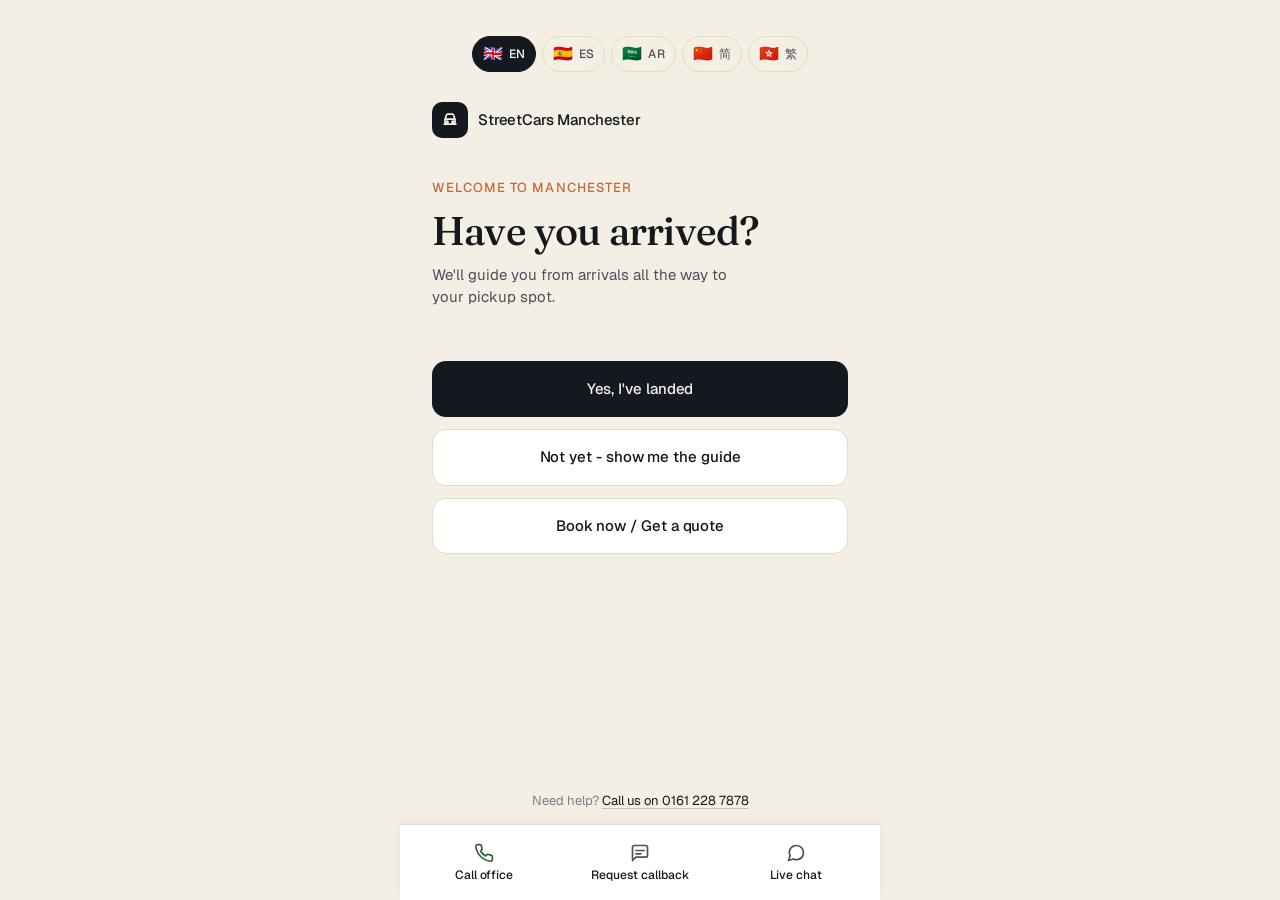
==== commit ac2d9bf2: "feat: add 'Book now' button and update related text in multiple languages" ====
--- a/index.html
+++ b/index.html
@@ -42,7 +42,10 @@
             <span class="btn__label" data-i18n="entry.yes">Yes, I've landed</span>
           </button>
           <button class="btn btn--ghost btn--block" id="entry-no" type="button">
-            <span class="btn__label" data-i18n="entry.no">Not yet — show me the guide</span>
+            <span class="btn__label" data-i18n="entry.no">Not yet - show me the guide</span>
+          </button>
+          <button class="btn btn--ghost btn--block" id="book-now" type="button">
+            <span class="btn__label" data-i18n="book.now">Book now / Get a quote</span>
           </button>
         </div>
       </div>
@@ -161,22 +164,6 @@
             <path d="M5 12h14M13 6l6 6-6 6"/>
           </svg>
         </button>
-
-        <div class="contact-bar">
-          <a class="contact-bar__btn" id="call-driver-btn" href="tel:">
-            <svg viewBox="0 0 24 24" width="18" height="18" fill="none" stroke="currentColor" stroke-width="2" stroke-linecap="round" stroke-linejoin="round" aria-hidden="true">
-              <path d="M22 16.9v3a2 2 0 01-2.2 2 19.8 19.8 0 01-8.6-3.1 19.5 19.5 0 01-6-6 19.8 19.8 0 01-3.1-8.7A2 2 0 014 2h3a2 2 0 012 1.7c.1.9.3 1.7.6 2.5a2 2 0 01-.5 2.1L7.9 9.6a16 16 0 006 6l1.3-1.3a2 2 0 012.1-.4c.8.3 1.6.5 2.5.6A2 2 0 0122 16.9z"/>
-            </svg>
-            <span>Call</span>
-          </a>
-          <button class="contact-bar__btn" id="callback-btn" type="button">
-            <svg viewBox="0 0 24 24" width="18" height="18" fill="none" stroke="currentColor" stroke-width="2" stroke-linecap="round" stroke-linejoin="round" aria-hidden="true">
-              <path d="M21 15a2 2 0 01-2 2H7l-4 4V5a2 2 0 012-2h14a2 2 0 012 2z"/>
-              <path d="M7 9h10M7 13h6"/>
-            </svg>
-            <span data-i18n="nav.callback">Request callback</span>
-          </button>
-        </div>
       </footer>
     </section>
 
@@ -216,29 +203,8 @@
           <span data-i18n="arrived.track">Track driver live</span>
         </a>
 
-        <div class="arrived-actions">
-          <a class="btn btn--primary btn--call" id="arrived-call-btn" href="tel:">
-            <svg viewBox="0 0 24 24" width="16" height="16" fill="none" stroke="currentColor" stroke-width="2" stroke-linecap="round" stroke-linejoin="round" aria-hidden="true">
-              <path d="M22 16.9v3a2 2 0 01-2.2 2 19.8 19.8 0 01-8.6-3.1 19.5 19.5 0 01-6-6 19.8 19.8 0 01-3.1-8.7A2 2 0 014 2h3a2 2 0 012 1.7c.1.9.3 1.7.6 2.5a2 2 0 01-.5 2.1L7.9 9.6a16 16 0 006 6l1.3-1.3a2 2 0 012.1-.4c.8.3 1.6.5 2.5.6A2 2 0 0122 16.9z"/>
-            </svg>
-            <span data-i18n="arrived.call_driver">Call office</span>
-          </a>
-          <!-- Chat button: shown in booked mode (has a real booking ID). CSS hides it in browse mode. -->
-          <button class="btn btn--ghost btn--chat" id="arrived-chat-btn" type="button">
-            <svg viewBox="0 0 24 24" width="16" height="16" fill="none" stroke="currentColor" stroke-width="2" stroke-linecap="round" stroke-linejoin="round" aria-hidden="true">
-              <path d="M21 15a2 2 0 01-2 2H7l-4 4V5a2 2 0 012-2h14a2 2 0 012 2z"/>
-            </svg>
-            <span data-i18n="arrived.chat">Chat</span>
-            <span class="btn__badge" id="chat-unread-badge" hidden aria-live="polite">0</span>
-          </button>
-          <!-- Callback button: only shown in browse mode (no booking → no chat thread). -->
-          <button class="btn btn--ghost" id="arrived-callback-btn" type="button">
-            <svg viewBox="0 0 24 24" width="16" height="16" fill="none" stroke="currentColor" stroke-width="2" stroke-linecap="round" stroke-linejoin="round" aria-hidden="true">
-              <path d="M21 15a2 2 0 01-2 2H7l-4 4V5a2 2 0 012-2h14a2 2 0 012 2z"/>
-            </svg>
-            <span data-i18n="arrived.callback">Callback</span>
-          </button>
-        </div>
+        <!-- Contact actions (Call / Chat / Callback) live in the persistent
+             footer now, so the arrived screen no longer repeats them here. -->
 
         <p class="arrived-eta">
           <span class="pulse-dot" aria-hidden="true"></span>
--- a/styles.css
+++ b/styles.css
@@ -379,42 +379,6 @@
   padding-top: 12px;
 }
 
-/* ============== CONTACT BAR (call + callback) ============== */
-.contact-bar {
-  display: grid;
-  grid-template-columns: 1fr 1fr;
-  gap: 8px;
-  margin-top: 4px;
-}
-
-.contact-bar__btn {
-  display: flex;
-  align-items: center;
-  justify-content: center;
-  gap: 8px;
-  padding: 12px 14px;
-  background: transparent;
-  border: 1px solid var(--line);
-  border-radius: var(--radius-md);
-  font-family: var(--font-body);
-  font-weight: 500;
-  font-size: 14px;
-  color: var(--ink);
-  text-decoration: none;
-  transition: background 120ms var(--ease), border-color 120ms var(--ease);
-  min-height: 48px;
-}
-
-.contact-bar__btn:hover {
-  background: var(--surface);
-  border-color: var(--line-strong);
-}
-
-.contact-bar__btn:active { transform: scale(0.98); }
-.contact-bar__btn:focus-visible { outline: 2px solid var(--ink); outline-offset: 2px; }
-
-#call-driver-btn { color: var(--success); }
-
 /* ============== PERSISTENT CONTACT FOOTER ============== */
 /* Always visible on every view. Three equal columns, sticky to the
    bottom of the viewport so it stays in reach while the page scrolls. */
@@ -616,13 +580,6 @@
 .driver-card__name { font-weight: 500; font-size: 16px; margin: 0 0 2px; }
 .driver-card__vehicle { font-size: 13px; color: var(--ink-muted); margin: 0; }
 
-.arrived-actions {
-  display: grid;
-  grid-template-columns: 1fr auto;
-  gap: 10px;
-  margin-bottom: 16px;
-}
-
 .arrived-eta {
   text-align: center;
   font-size: 13px;
@@ -825,7 +782,6 @@
    visible so callers can still reach the office.
 ============================================================ */
 .view--arrived.mode-browse .driver-card,
-.view--arrived.mode-browse .arrived-actions,
 .view--arrived.mode-browse .arrived-eta,
 .view--arrived.mode-browse #track-btn { display: none; }
 
@@ -1084,17 +1040,7 @@
   max-height: none;
 }
 
-/* ============================================================
-   Arrived-view button visibility by mode
-   - Booked mode: show Chat, hide Callback
-   - Browse mode: show Callback, hide Chat
-============================================================ */
-.view--arrived.mode-browse #arrived-chat-btn { display: none; }
-.view--arrived:not(.mode-browse) #arrived-callback-btn { display: none; }
-
-/* Chat button + unread badge */
-.btn--chat { position: relative; }
-
+/* Chat unread badge (used by the persistent footer's Live chat button) */
 .btn__badge {
   display: inline-grid;
   place-items: center;
